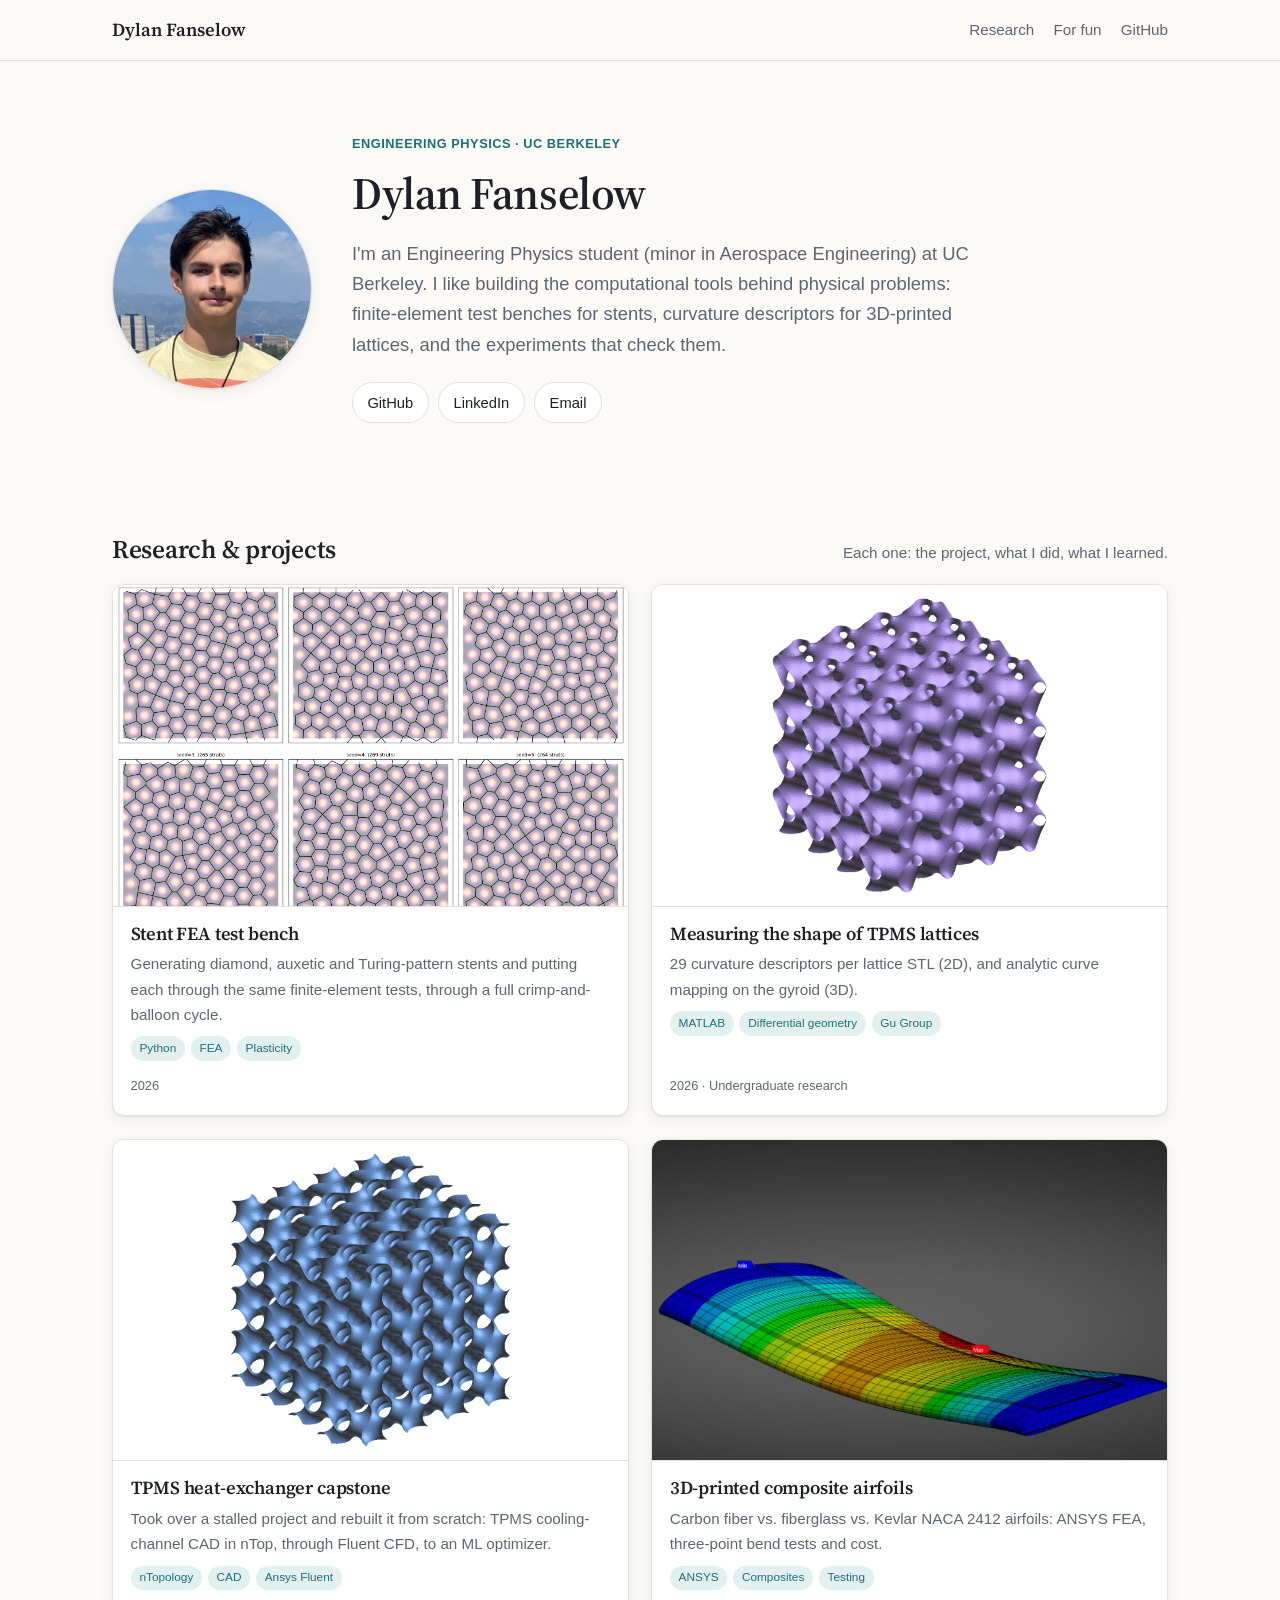
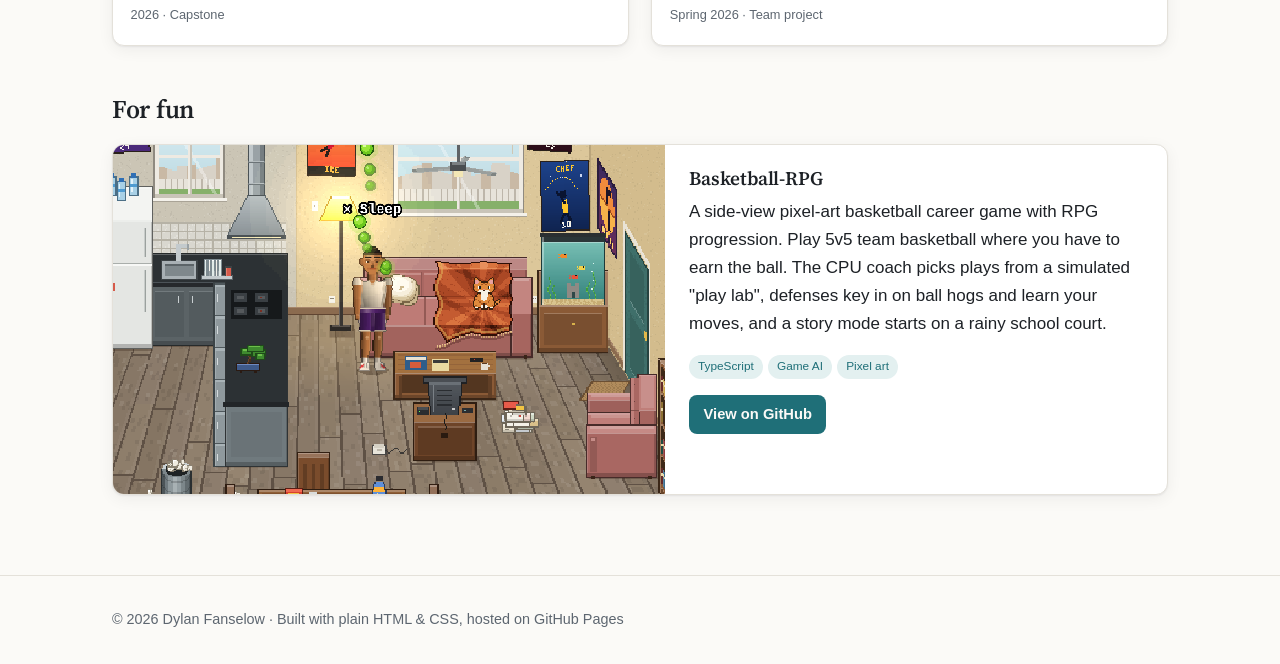
==== index.html @ ec73f81e "Add files via upload" ====
<!doctype html>
<html lang="en">
<head>
  <meta charset="utf-8">
  <meta name="viewport" content="width=device-width, initial-scale=1">
  <title>Dylan Fanselow</title>
  <meta name="description" content="Engineering Physics at UC Berkeley. Research in computational mechanics, TPMS lattices and composites.">
  <link rel="preconnect" href="https://fonts.googleapis.com">
  <link rel="preconnect" href="https://fonts.gstatic.com" crossorigin>
  <link href="https://fonts.googleapis.com/css2?family=Source+Serif+4:opsz,wght@8..60,600&display=swap" rel="stylesheet">
  <link rel="stylesheet" href="assets/css/style.css">
</head>
<body>
<header class="site-header">
  <div class="wrap">
    <a class="brand" href="index.html">Dylan Fanselow</a>
    <nav class="nav"><a href="#research">Research</a><a href="#fun">For fun</a><a href="https://github.com/dylanfanselow">GitHub</a></nav>
  </div>
</header>

<main class="wrap">
  <section class="hero">
    <img class="headshot" src="assets/img/me.jpg" alt="Dylan Fanselow" width="640" height="640">
    <div>
    <div class="kicker">Engineering Physics · UC Berkeley</div>
    <h1>Dylan Fanselow</h1>
    <p class="lede">I'm an Engineering Physics student (minor in Aerospace Engineering) at UC Berkeley. I like building the computational tools behind physical problems: finite-element test benches for stents, curvature descriptors for 3D-printed lattices, and the experiments that check them.</p>
    <ul class="links">
      <li><a href="https://github.com/dylanfanselow">GitHub</a></li>
      <li><a href="https://linkedin.com/in/dylan-fanselow">LinkedIn</a></li>
      <li><a href="mailto:dylan.fanselow@berkeley.edu">Email</a></li>
    </ul>
    </div>
  </section>

  <div class="section-title" id="research">
    <h2>Research &amp; projects</h2>
    <p>Each one: the project, what I did, what I learned.</p>
  </div>

  <div class="cards">
    <a class="card" href="projects/stent-fea.html">
      <div class="thumb"><img src="assets/img/stent/turing_gallery.png" alt="Turing-pattern stent designs"></div>
      <div class="body">
        <h3>Stent FEA test bench</h3>
        <p>Generating diamond, auxetic and Turing-pattern stents and putting each through the same finite-element tests, through a full crimp-and-balloon cycle.</p>
        <ul class="tags"><li>Python</li><li>FEA</li><li>Plasticity</li></ul>
        <div class="meta">2026</div>
      </div>
    </a>

    <a class="card" href="projects/tpms-curvature.html">
      <div class="thumb contain"><img src="assets/img/tpms/stl_g50p50.png" alt="Hybrid gyroid–primitive TPMS lattice"></div>
      <div class="body">
        <h3>Measuring the shape of TPMS lattices</h3>
        <p>29 curvature descriptors per lattice STL (2D), and analytic curve mapping on the gyroid (3D).</p>
        <ul class="tags"><li>MATLAB</li><li>Differential geometry</li><li>Gu Group</li></ul>
        <div class="meta">2026 · Undergraduate research</div>
      </div>
    </a>

    <a class="card" href="projects/tpms-heat-exchanger.html">
      <div class="thumb contain"><img src="assets/img/tpms/stl_gyroid.png" alt="Gyroid lattice"></div>
      <div class="body">
        <h3>TPMS heat-exchanger capstone</h3>
        <p>Took over a stalled project and rebuilt it from scratch: TPMS cooling-channel CAD in nTop, through Fluent CFD, to an ML optimizer.</p>
        <ul class="tags"><li>nTopology</li><li>CAD</li><li>Ansys Fluent</li></ul>
        <div class="meta">2026 · Capstone</div>
      </div>
    </a>

    <a class="card" href="projects/naca-2412.html">
      <div class="thumb"><img src="assets/img/naca/fea_deformation.jpg" alt="ANSYS deformation contour of a NACA 2412 airfoil"></div>
      <div class="body">
        <h3>3D-printed composite airfoils</h3>
        <p>Carbon fiber vs. fiberglass vs. Kevlar NACA 2412 airfoils: ANSYS FEA, three-point bend tests and cost.</p>
        <ul class="tags"><li>ANSYS</li><li>Composites</li><li>Testing</li></ul>
        <div class="meta">Spring 2026 · Team project</div>
      </div>
    </a>
  </div>

  <div class="section-title" id="fun">
    <h2>For fun</h2>
  </div>

  <div class="fun-card">
    <img src="assets/img/game/banner.png" alt="Pixel-art screenshot from Basketball-RPG: the player's apartment">
    <div class="body">
      <h3>Basketball-RPG</h3>
      <p>A side-view pixel-art basketball career game with RPG progression. Play 5v5 team basketball where you have to earn the ball. The CPU coach picks plays from a simulated "play lab", defenses key in on ball hogs and learn your moves, and a story mode starts on a rainy school court.</p>
      <ul class="tags"><li>TypeScript</li><li>Game AI</li><li>Pixel art</li></ul>
      <ul class="page-links"><li><a href="https://github.com/dylanfanselow/Basketball-RPG">View on GitHub</a></li></ul>
    </div>
  </div>
</main>

<footer class="site-footer"><div class="wrap">© 2026 Dylan Fanselow · Built with plain HTML &amp; CSS, hosted on GitHub Pages</div></footer>
</body>
</html>
---- assets/css/style.css ----
/* ---------- tokens ---------- */
:root {
  --bg: #fbfaf7;
  --surface: #ffffff;
  --ink: #1d2126;
  --muted: #5d6670;
  --line: #e4e1da;
  --accent: #1f6f78;
  --accent-soft: #e3f0f0;
  --todo-bg: #fff3c4;
  --todo-ink: #6b4e00;
  --shadow: 0 1px 2px rgba(20, 24, 28, .06), 0 4px 16px rgba(20, 24, 28, .06);
  --serif: "Source Serif 4", Georgia, "Times New Roman", serif;
  --sans: -apple-system, BlinkMacSystemFont, "Segoe UI", Inter, Roboto, Helvetica, Arial, sans-serif;
  --mono: ui-monospace, SFMono-Regular, Menlo, Consolas, monospace;
  color-scheme: light;
}
@media (prefers-color-scheme: dark) {
  :root:not([data-theme="light"]) {
    --bg: #14171a;
    --surface: #1b1f23;
    --ink: #e7e9ea;
    --muted: #9aa3ab;
    --line: #2c3238;
    --accent: #6cc4cc;
    --accent-soft: #1c3236;
    --todo-bg: #3b3210;
    --todo-ink: #ffdf80;
    --shadow: 0 1px 2px rgba(0, 0, 0, .3), 0 4px 16px rgba(0, 0, 0, .25);
    color-scheme: dark;
  }
}
:root[data-theme="dark"] {
  --bg: #14171a; --surface: #1b1f23; --ink: #e7e9ea; --muted: #9aa3ab; --line: #2c3238;
  --accent: #6cc4cc; --accent-soft: #1c3236; --todo-bg: #3b3210; --todo-ink: #ffdf80;
  --shadow: 0 1px 2px rgba(0, 0, 0, .3), 0 4px 16px rgba(0, 0, 0, .25);
  color-scheme: dark;
}

/* ---------- base ---------- */
*, *::before, *::after { box-sizing: border-box; }
html { -webkit-text-size-adjust: 100%; }
body {
  margin: 0; background: var(--bg); color: var(--ink);
  font: 17px/1.65 var(--sans);
}
img { max-width: 100%; height: auto; display: block; }
a { color: var(--accent); text-underline-offset: 2px; }
a:hover { text-decoration-thickness: 2px; }
h1, h2, h3 { font-family: var(--serif); line-height: 1.2; font-weight: 600; letter-spacing: -.01em; }
h1 { font-size: clamp(2rem, 5vw, 2.8rem); margin: 0 0 .4em; }
h2 { font-size: 1.6rem; margin: 2.2em 0 .6em; }
h3 { font-size: 1.2rem; margin: 1.8em 0 .4em; }
p, ul, ol { margin: 0 0 1em; }
li { margin-bottom: .35em; }
code { font: .88em var(--mono); background: var(--accent-soft); padding: .1em .35em; border-radius: 4px; }
hr { border: 0; border-top: 1px solid var(--line); margin: 3rem 0; }

.wrap { max-width: 68rem; margin: 0 auto; padding: 0 16px; }
.article { max-width: 46rem; margin: 0 auto; padding: 0 16px; }

/* ---------- header / footer ---------- */
.site-header { border-bottom: 1px solid var(--line); background: var(--bg); }
.site-header .wrap { display: flex; align-items: center; justify-content: space-between; gap: 1rem; min-height: 60px; flex-wrap: wrap; }
.brand { font-family: var(--serif); font-weight: 600; font-size: 1.15rem; color: var(--ink); text-decoration: none; }
.nav { display: flex; gap: 1.2rem; flex-wrap: wrap; font-size: .95rem; }
.nav a { color: var(--muted); text-decoration: none; }
.nav a:hover { color: var(--accent); }
.site-footer { border-top: 1px solid var(--line); margin-top: 5rem; padding: 2rem 0; color: var(--muted); font-size: .9rem; }

/* ---------- home ---------- */
.hero { padding: 4.5rem 0 2.5rem; display: grid; grid-template-columns: 200px minmax(0, 1fr); gap: 2.5rem; align-items: center; }
.headshot { width: 200px; height: 200px; border-radius: 50%; object-fit: cover; border: 1px solid var(--line); box-shadow: var(--shadow); }
@media (max-width: 640px) {
  .hero { grid-template-columns: 1fr; gap: 1.4rem; padding-top: 2.5rem; }
  .headshot { width: 132px; height: 132px; }
}
.hero .kicker { color: var(--accent); font-weight: 600; letter-spacing: .04em; text-transform: uppercase; font-size: .8rem; margin-bottom: .8rem; }
.hero p.lede { font-size: 1.15rem; color: var(--muted); max-width: 40rem; }
.links { display: flex; gap: .6rem; flex-wrap: wrap; margin-top: 1.4rem; padding: 0; list-style: none; }
.links a {
  display: inline-block; padding: .45rem .9rem; border: 1px solid var(--line); border-radius: 999px;
  text-decoration: none; color: var(--ink); background: var(--surface); font-size: .92rem;
}
.links a:hover { border-color: var(--accent); color: var(--accent); }

.section-title { display: flex; align-items: baseline; justify-content: space-between; gap: 1rem; margin: 3rem 0 1.2rem; }
.section-title h2 { margin: 0; }
.section-title p { margin: 0; color: var(--muted); font-size: .95rem; }

.cards { display: grid; grid-template-columns: repeat(auto-fit, minmax(min(100%, 380px), 1fr)); gap: 1.4rem; }
.card {
  display: flex; flex-direction: column; background: var(--surface); border: 1px solid var(--line);
  border-radius: 12px; overflow: hidden; text-decoration: none; color: var(--ink); box-shadow: var(--shadow);
  transition: transform .15s ease, border-color .15s ease;
}
.card:hover { transform: translateY(-2px); border-color: var(--accent); }
.card .thumb { aspect-ratio: 16 / 10; background: #fff; display: flex; align-items: center; justify-content: center; overflow: hidden; border-bottom: 1px solid var(--line); }
.card .thumb img { width: 100%; height: 100%; object-fit: cover; }
.card .thumb.contain img { object-fit: contain; padding: 8px; }
.card .body { padding: 1rem 1.1rem 1.2rem; display: flex; flex-direction: column; gap: .4rem; flex: 1; }
.card h3 { margin: 0; font-size: 1.15rem; }
.card p { margin: 0; color: var(--muted); font-size: .95rem; }
.card .meta { font-size: .8rem; color: var(--muted); margin-top: auto; padding-top: .5rem; }
.tags { display: flex; flex-wrap: wrap; gap: .35rem; padding: 0; margin: .2rem 0 0; list-style: none; }
.tags li { font-size: .74rem; background: var(--accent-soft); color: var(--accent); padding: .15rem .55rem; border-radius: 999px; margin: 0; }

.fun-card { display: grid; grid-template-columns: minmax(0, 1.1fr) minmax(0, 1fr); background: var(--surface); border: 1px solid var(--line); border-radius: 12px; overflow: hidden; box-shadow: var(--shadow); }
.fun-card img { width: 100%; height: 100%; object-fit: cover; image-rendering: pixelated; }
.fun-card .body { padding: 1.4rem 1.5rem; }
.fun-card h3 { margin-top: 0; }
@media (max-width: 720px) { .fun-card { grid-template-columns: 1fr; } }

/* ---------- project page ---------- */
.crumb { font-size: .9rem; margin: 2rem 0 1.5rem; }
.crumb a { color: var(--muted); text-decoration: none; }
.crumb a:hover { color: var(--accent); }
.project-head .meta { color: var(--muted); font-size: .95rem; margin-bottom: 1rem; }
.project-head .summary { font-size: 1.12rem; color: var(--muted); }
.hero-fig { margin: 2rem 0 0; }

figure { margin: 1.8rem 0; }
figure img { border-radius: 8px; border: 1px solid var(--line); background: #fff; }
figure.bare img { border: 0; background: transparent; }
figcaption { font-size: .88rem; color: var(--muted); margin-top: .55rem; line-height: 1.5; }
.wide { width: min(64rem, calc(100vw - 32px)); margin-left: 50%; transform: translateX(-50%); }
.grid-2, .grid-3 { display: grid; gap: 1rem; }
.grid-2 { grid-template-columns: repeat(2, minmax(0, 1fr)); }
.grid-3 { grid-template-columns: repeat(3, minmax(0, 1fr)); }
.grid-2 figure, .grid-3 figure { margin: 0; }
@media (max-width: 640px) { .grid-2, .grid-3 { grid-template-columns: 1fr; } }

.step { counter-increment: step; }
.part-label { display: inline-block; font: 600 .75rem var(--sans); letter-spacing: .06em; text-transform: uppercase; color: var(--accent); margin-bottom: .2rem; }

.callout { background: var(--accent-soft); border-left: 3px solid var(--accent); padding: .9rem 1.1rem; border-radius: 6px; margin: 1.5rem 0; }
.callout p:last-child { margin-bottom: 0; }

.todo {
  display: block; background: var(--todo-bg); color: var(--todo-ink); border: 1px dashed currentColor;
  padding: .55rem .8rem; border-radius: 6px; font-size: .9rem; margin: 1rem 0;
}
.todo::before { content: "TODO: "; font-weight: 700; }
.img-slot {
  display: flex; align-items: center; justify-content: center; text-align: center; min-height: 220px; padding: 1rem;
  border: 2px dashed var(--line); border-radius: 8px; color: var(--muted); font-size: .9rem; background: var(--surface);
}

.table-scroll { overflow-x: auto; margin: 1.5rem 0; }
table { border-collapse: collapse; width: 100%; font-size: .9rem; font-variant-numeric: tabular-nums; }
th, td { border-bottom: 1px solid var(--line); padding: .5rem .6rem; text-align: left; vertical-align: top; }
th { font-weight: 600; color: var(--muted); font-size: .82rem; text-transform: uppercase; letter-spacing: .03em; }
td.num, th.num { text-align: right; }
.desc-grid td, .desc-grid th { text-align: center; }
.desc-grid td:first-child, .desc-grid th:first-child { text-align: left; }
.desc-grid td.dot { color: var(--accent); font-weight: 700; }

.learned { padding-left: 1.2rem; }
.learned li { margin-bottom: .8rem; }

.page-links { display: flex; gap: .6rem; flex-wrap: wrap; padding: 0; list-style: none; margin: 1rem 0; }
.page-links a { display: inline-block; padding: .45rem .9rem; border-radius: 8px; background: var(--accent); color: var(--bg); text-decoration: none; font-size: .92rem; font-weight: 600; }
.page-links a.secondary { background: transparent; color: var(--accent); border: 1px solid var(--accent); }
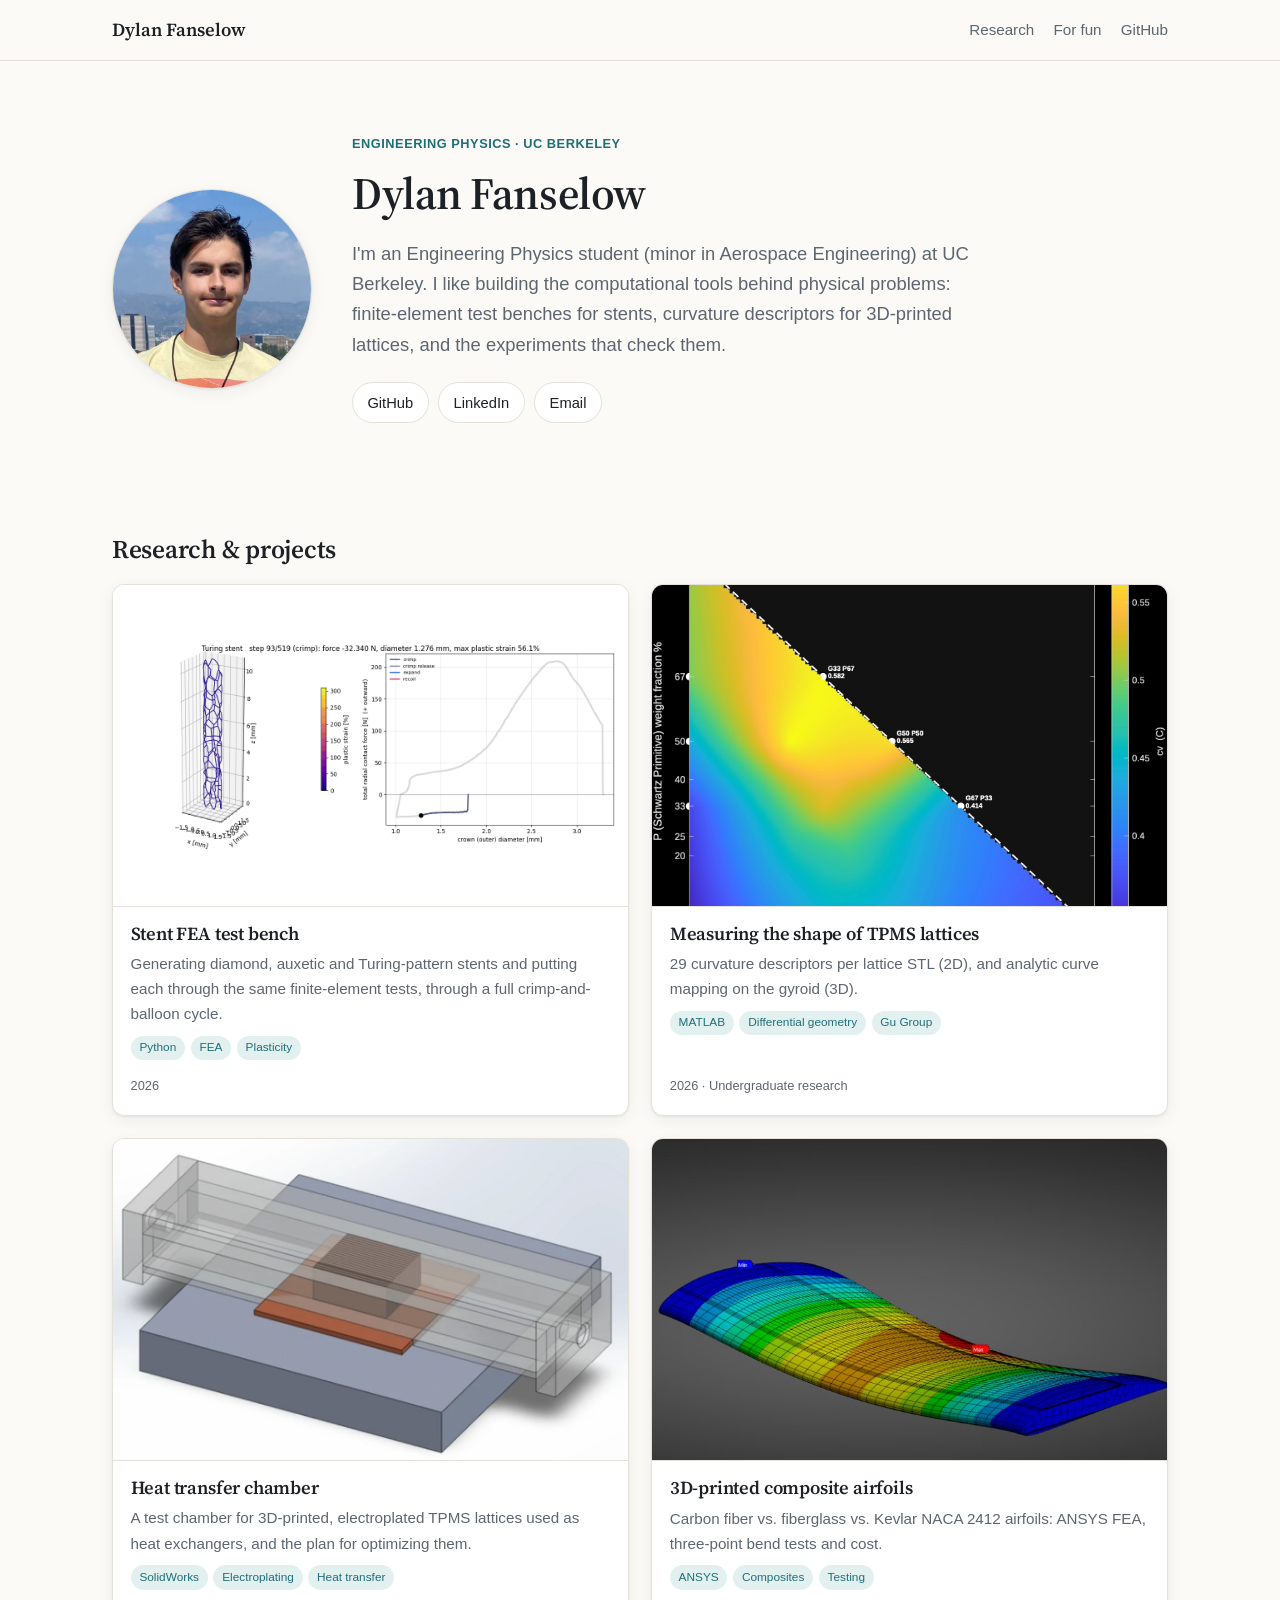
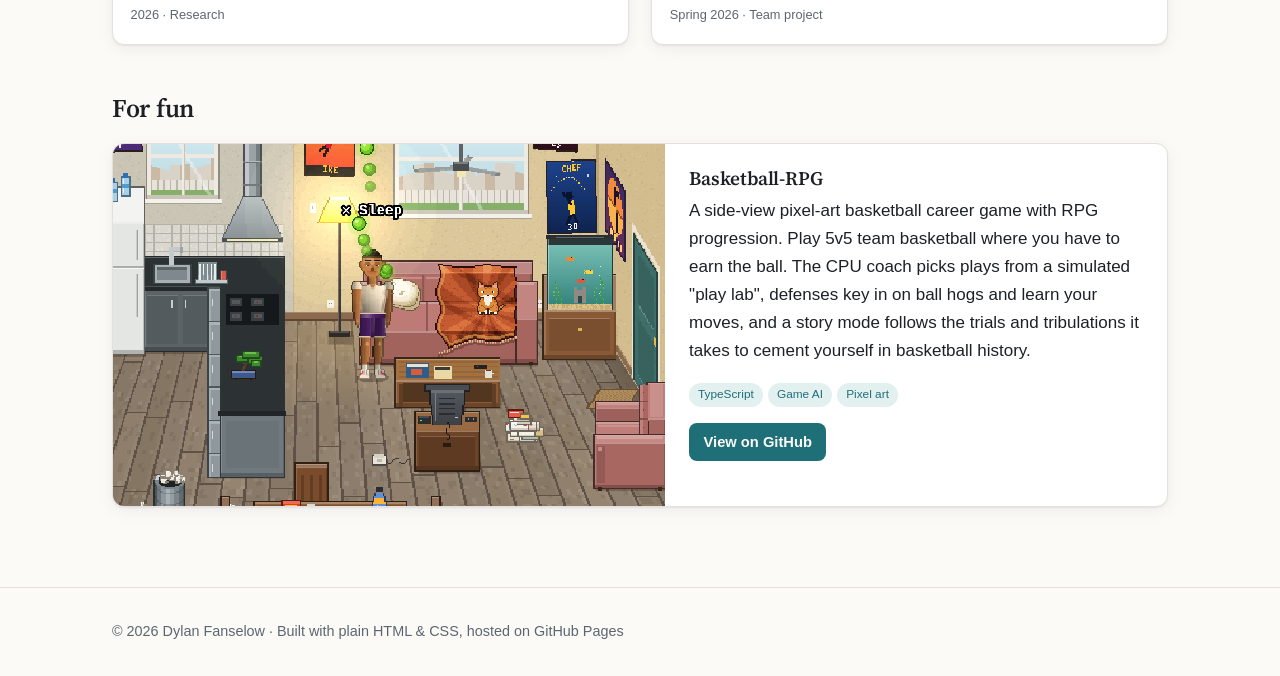
==== commit c2d488ae: "Add files via upload" ====
--- a/index.html
+++ b/index.html
@@ -35,12 +35,11 @@
 
   <div class="section-title" id="research">
     <h2>Research &amp; projects</h2>
-    <p>Each one: the project, what I did, what I learned.</p>
   </div>
 
   <div class="cards">
     <a class="card" href="projects/stent-fea.html">
-      <div class="thumb"><img src="assets/img/stent/turing_gallery.png" alt="Turing-pattern stent designs"></div>
+      <div class="thumb contain"><img src="assets/img/stent/turing_crimp_balloon_cycle.gif" alt="Animation of a Turing-pattern stent being crimped and balloon-expanded"></div>
       <div class="body">
         <h3>Stent FEA test bench</h3>
         <p>Generating diamond, auxetic and Turing-pattern stents and putting each through the same finite-element tests, through a full crimp-and-balloon cycle.</p>
@@ -50,7 +49,7 @@
     </a>
 
     <a class="card" href="projects/tpms-curvature.html">
-      <div class="thumb contain"><img src="assets/img/tpms/stl_g50p50.png" alt="Hybrid gyroid–primitive TPMS lattice"></div>
+      <div class="thumb"><img src="assets/img/tpms/v8_heatmap_cv_run1_fixI0.png" alt="Heatmap of curvature spread across gyroid and primitive blend fractions"></div>
       <div class="body">
         <h3>Measuring the shape of TPMS lattices</h3>
         <p>29 curvature descriptors per lattice STL (2D), and analytic curve mapping on the gyroid (3D).</p>
@@ -59,13 +58,13 @@
       </div>
     </a>
 
-    <a class="card" href="projects/tpms-heat-exchanger.html">
-      <div class="thumb contain"><img src="assets/img/tpms/stl_gyroid.png" alt="Gyroid lattice"></div>
+    <a class="card" href="projects/heat-transfer-chamber.html">
+      <div class="thumb"><img src="assets/img/chamber/test_chamber.jpg" alt="CAD model of the heat transfer test chamber"></div>
       <div class="body">
-        <h3>TPMS heat-exchanger capstone</h3>
-        <p>Took over a stalled project and rebuilt it from scratch: TPMS cooling-channel CAD in nTop, through Fluent CFD, to an ML optimizer.</p>
-        <ul class="tags"><li>nTopology</li><li>CAD</li><li>Ansys Fluent</li></ul>
-        <div class="meta">2026 · Capstone</div>
+        <h3>Heat transfer chamber</h3>
+        <p>A test chamber for 3D-printed, electroplated TPMS lattices used as heat exchangers, and the plan for optimizing them.</p>
+        <ul class="tags"><li>SolidWorks</li><li>Electroplating</li><li>Heat transfer</li></ul>
+        <div class="meta">2026 · Research</div>
       </div>
     </a>
 
@@ -88,7 +87,7 @@
     <img src="assets/img/game/banner.png" alt="Pixel-art screenshot from Basketball-RPG: the player's apartment">
     <div class="body">
       <h3>Basketball-RPG</h3>
-      <p>A side-view pixel-art basketball career game with RPG progression. Play 5v5 team basketball where you have to earn the ball. The CPU coach picks plays from a simulated "play lab", defenses key in on ball hogs and learn your moves, and a story mode starts on a rainy school court.</p>
+      <p>A side-view pixel-art basketball career game with RPG progression. Play 5v5 team basketball where you have to earn the ball. The CPU coach picks plays from a simulated "play lab", defenses key in on ball hogs and learn your moves, and a story mode follows the trials and tribulations it takes to cement yourself in basketball history.</p>
       <ul class="tags"><li>TypeScript</li><li>Game AI</li><li>Pixel art</li></ul>
       <ul class="page-links"><li><a href="https://github.com/dylanfanselow/Basketball-RPG">View on GitHub</a></li></ul>
     </div>
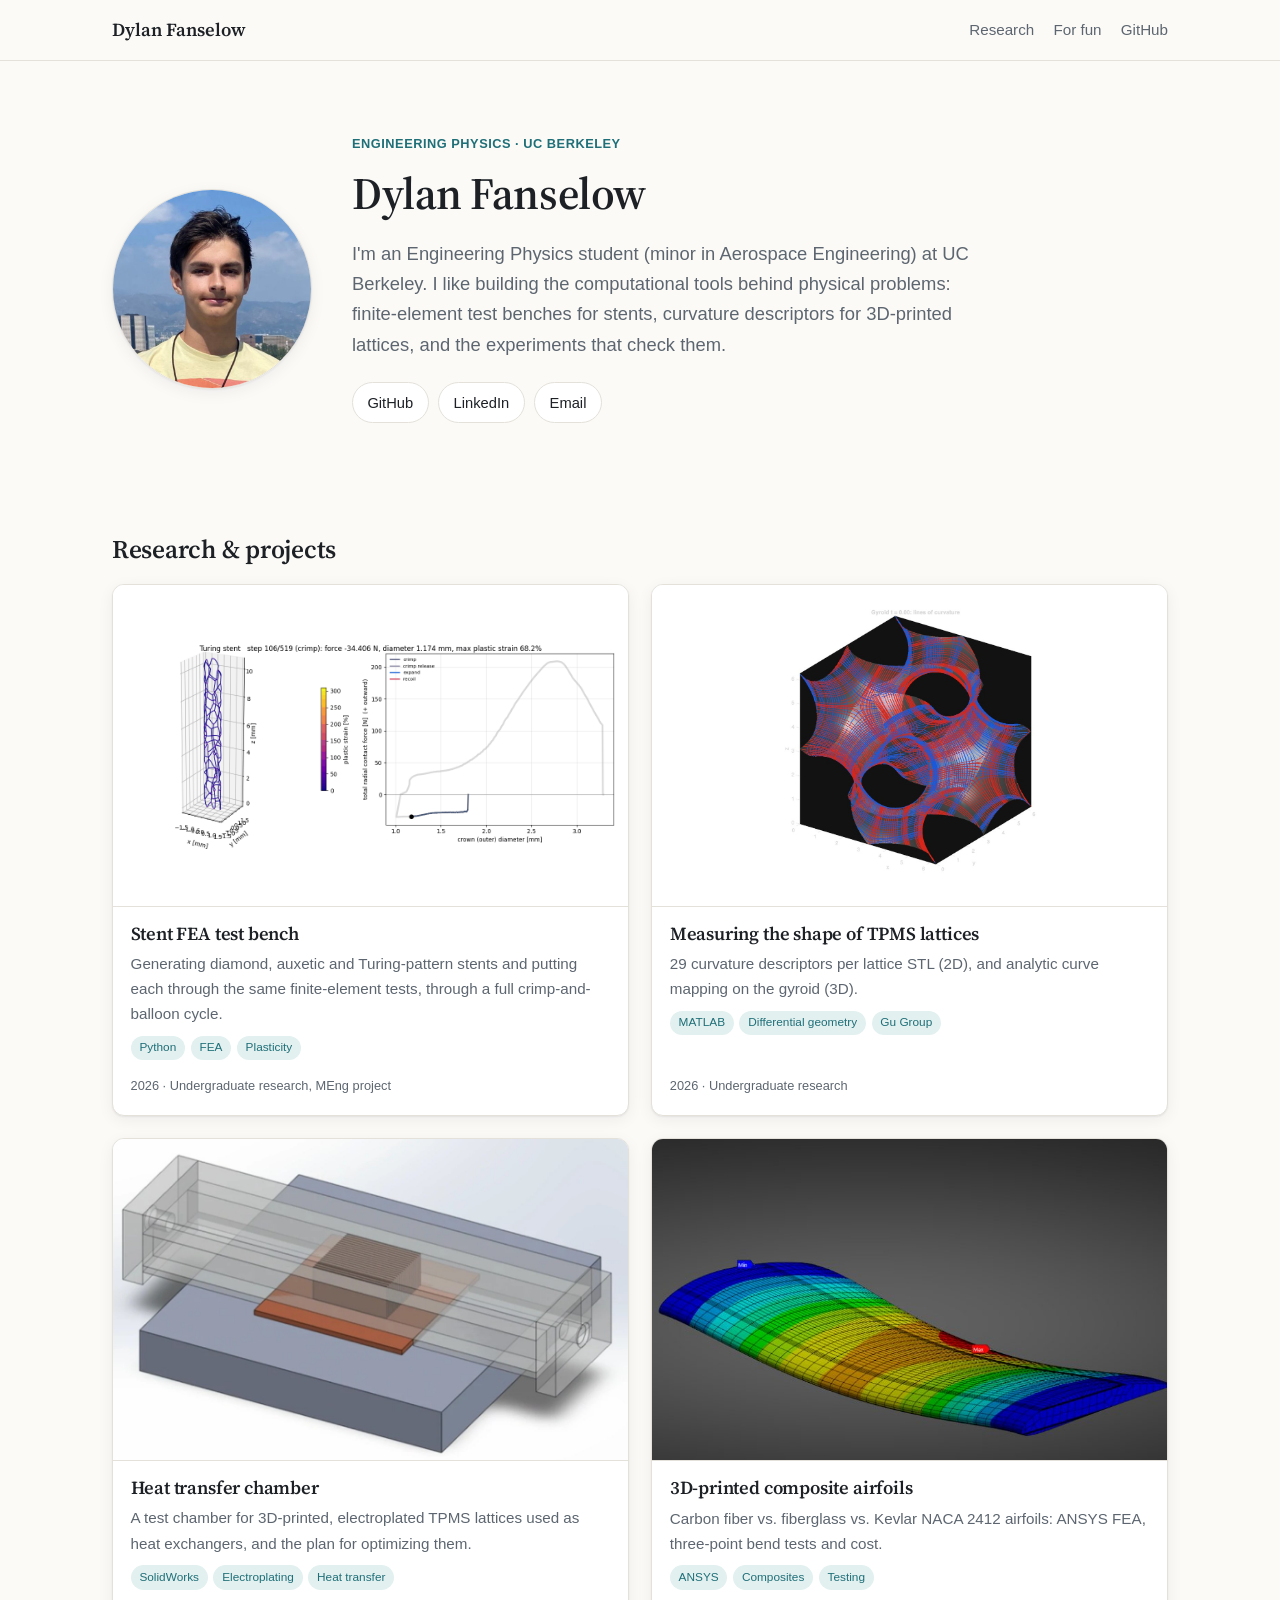
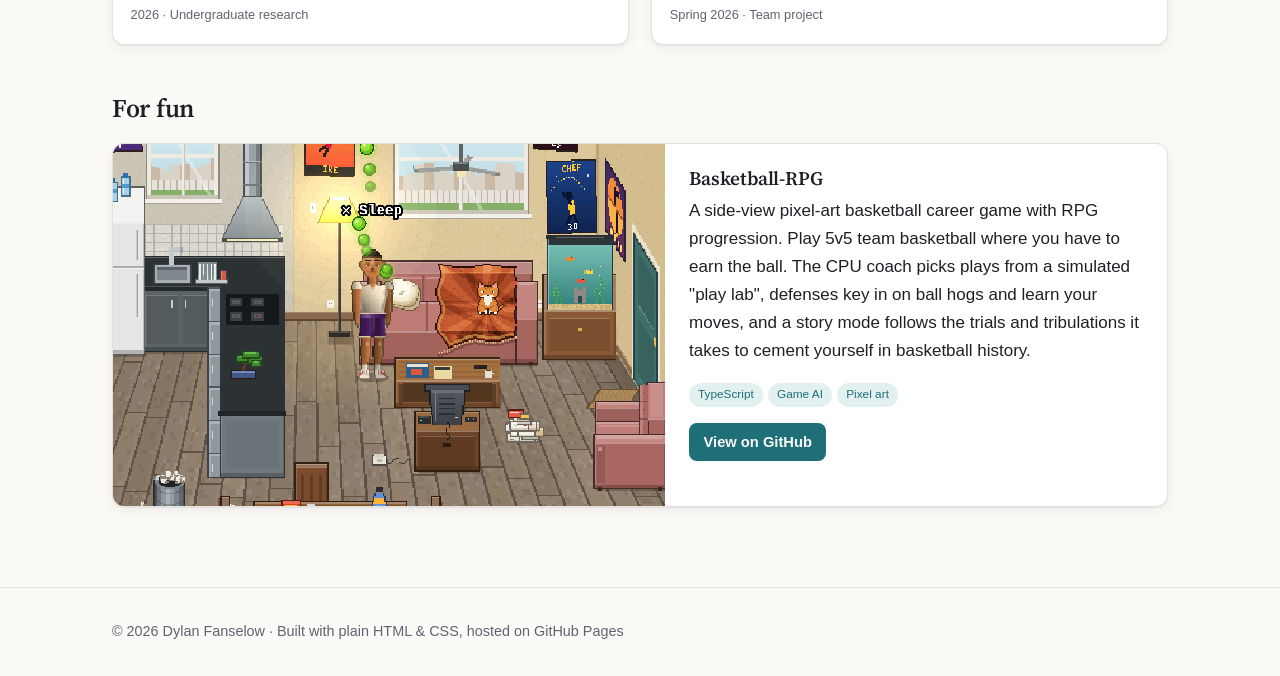
==== commit 03ac3687: "Add files via upload" ====
--- a/index.html
+++ b/index.html
@@ -44,12 +44,12 @@
         <h3>Stent FEA test bench</h3>
         <p>Generating diamond, auxetic and Turing-pattern stents and putting each through the same finite-element tests, through a full crimp-and-balloon cycle.</p>
         <ul class="tags"><li>Python</li><li>FEA</li><li>Plasticity</li></ul>
-        <div class="meta">2026</div>
+        <div class="meta">2026 · Undergraduate research, MEng project</div>
       </div>
     </a>
 
     <a class="card" href="projects/tpms-curvature.html">
-      <div class="thumb"><img src="assets/img/tpms/v8_heatmap_cv_run1_fixI0.png" alt="Heatmap of curvature spread across gyroid and primitive blend fractions"></div>
+      <div class="thumb contain"><img src="assets/img/tpms/curves_t0.jpg" alt="Principal-curvature lines traced on the gyroid surface"></div>
       <div class="body">
         <h3>Measuring the shape of TPMS lattices</h3>
         <p>29 curvature descriptors per lattice STL (2D), and analytic curve mapping on the gyroid (3D).</p>
@@ -64,7 +64,7 @@
         <h3>Heat transfer chamber</h3>
         <p>A test chamber for 3D-printed, electroplated TPMS lattices used as heat exchangers, and the plan for optimizing them.</p>
         <ul class="tags"><li>SolidWorks</li><li>Electroplating</li><li>Heat transfer</li></ul>
-        <div class="meta">2026 · Research</div>
+        <div class="meta">2026 · Undergraduate research</div>
       </div>
     </a>
 
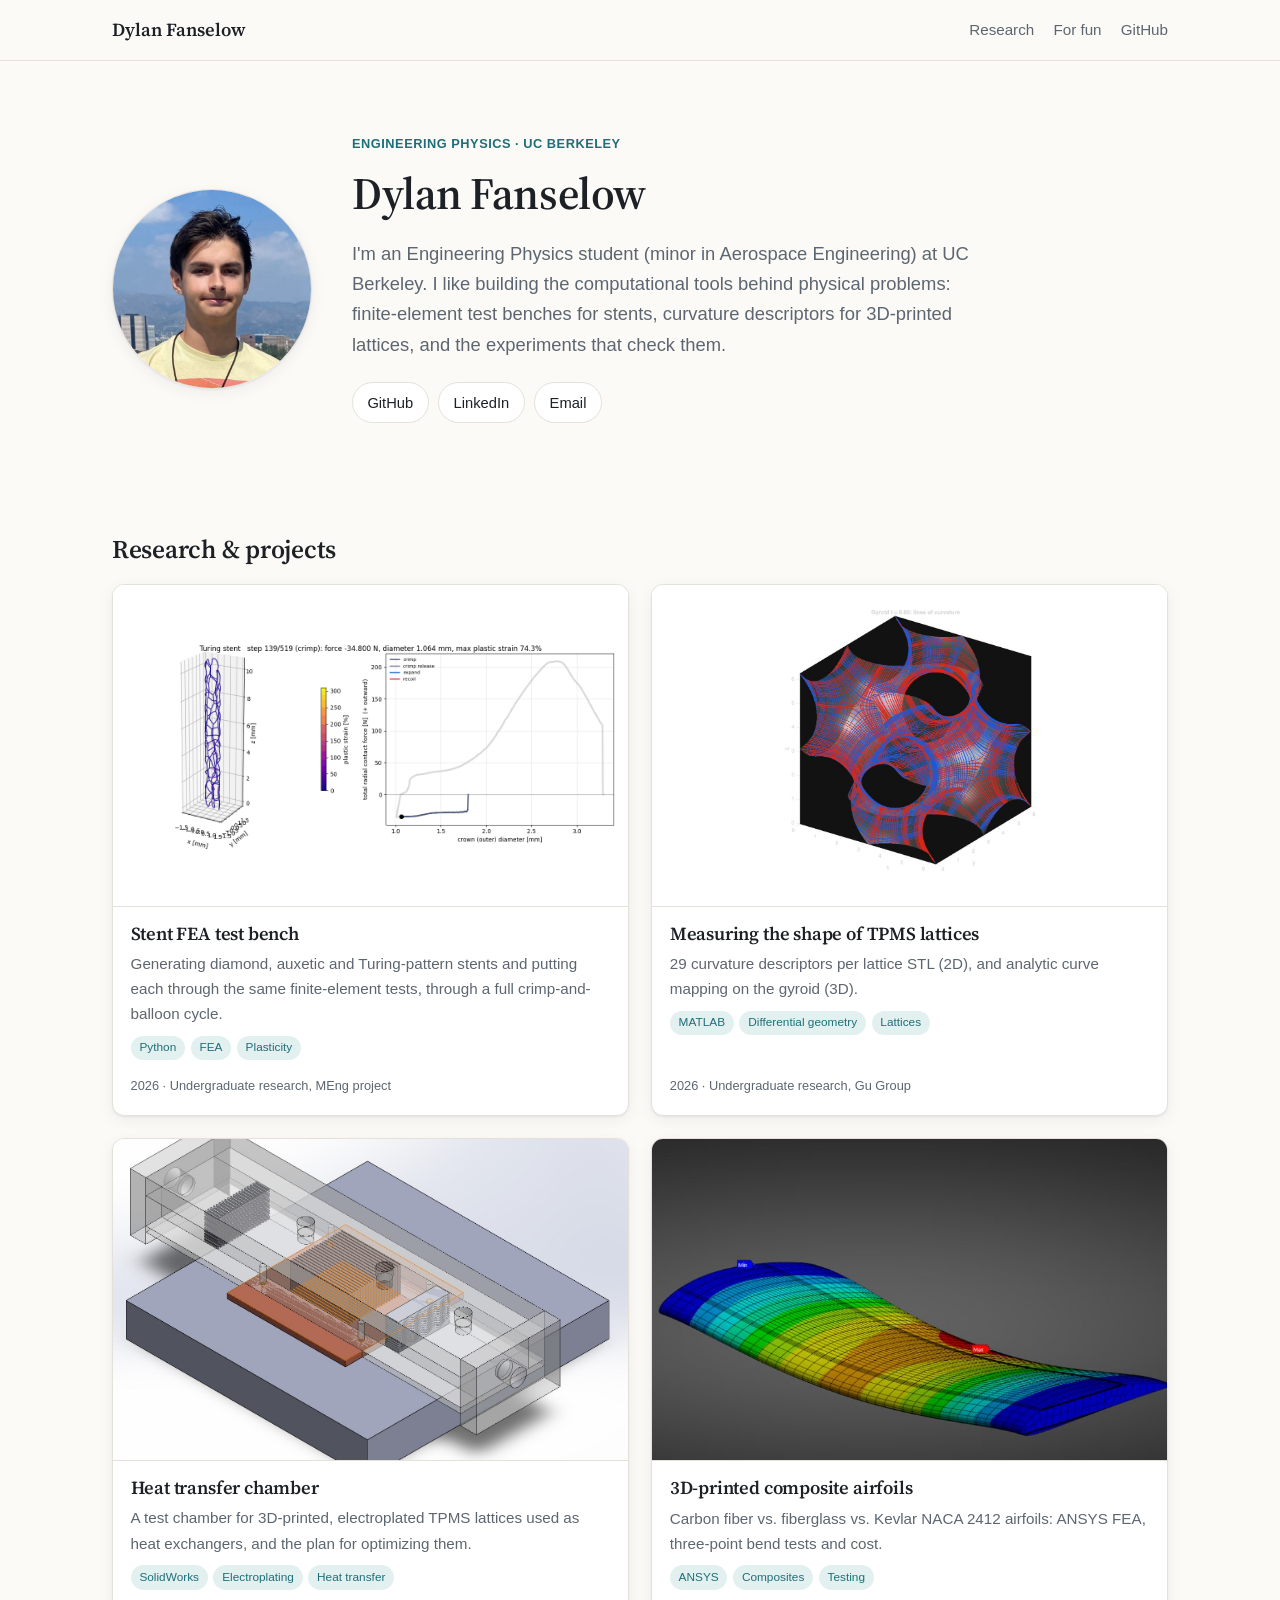
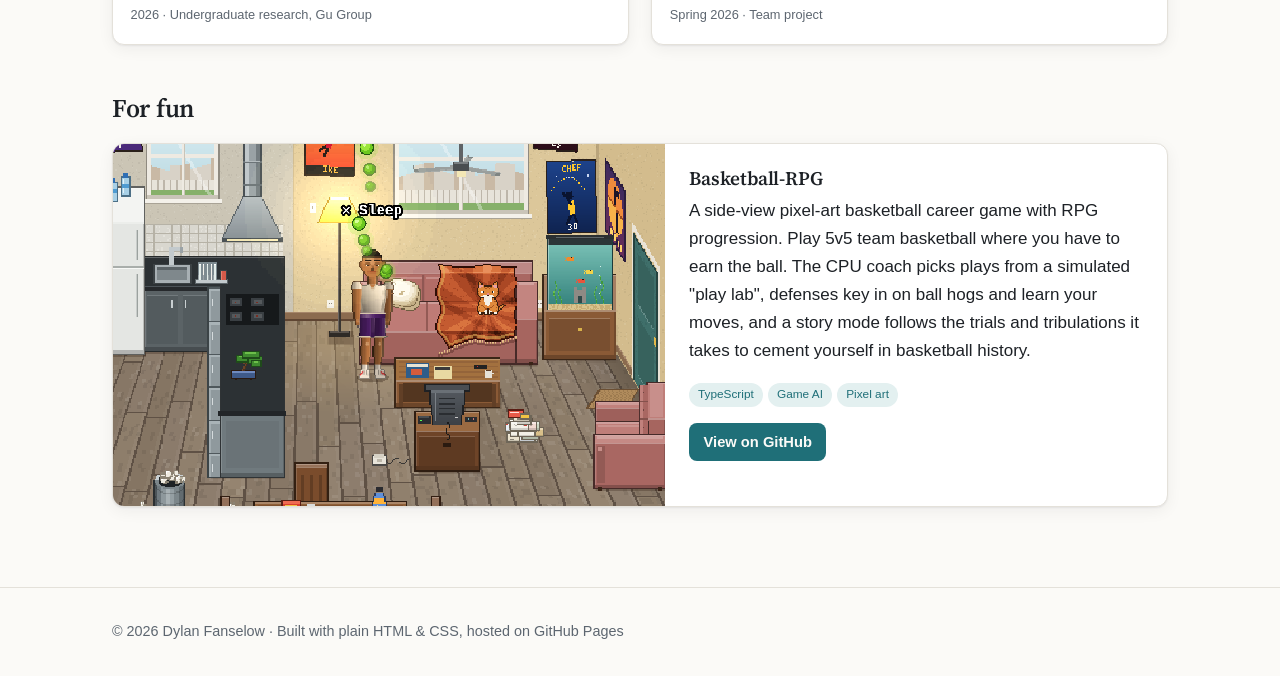
==== commit b63caa63: "Add files via upload" ====
--- a/index.html
+++ b/index.html
@@ -53,8 +53,8 @@
       <div class="body">
         <h3>Measuring the shape of TPMS lattices</h3>
         <p>29 curvature descriptors per lattice STL (2D), and analytic curve mapping on the gyroid (3D).</p>
-        <ul class="tags"><li>MATLAB</li><li>Differential geometry</li><li>Gu Group</li></ul>
-        <div class="meta">2026 · Undergraduate research</div>
+        <ul class="tags"><li>MATLAB</li><li>Differential geometry</li><li>Lattices</li></ul>
+        <div class="meta">2026 · Undergraduate research, Gu Group</div>
       </div>
     </a>
 
@@ -64,7 +64,7 @@
         <h3>Heat transfer chamber</h3>
         <p>A test chamber for 3D-printed, electroplated TPMS lattices used as heat exchangers, and the plan for optimizing them.</p>
         <ul class="tags"><li>SolidWorks</li><li>Electroplating</li><li>Heat transfer</li></ul>
-        <div class="meta">2026 · Undergraduate research</div>
+        <div class="meta">2026 · Undergraduate research, Gu Group</div>
       </div>
     </a>
 
